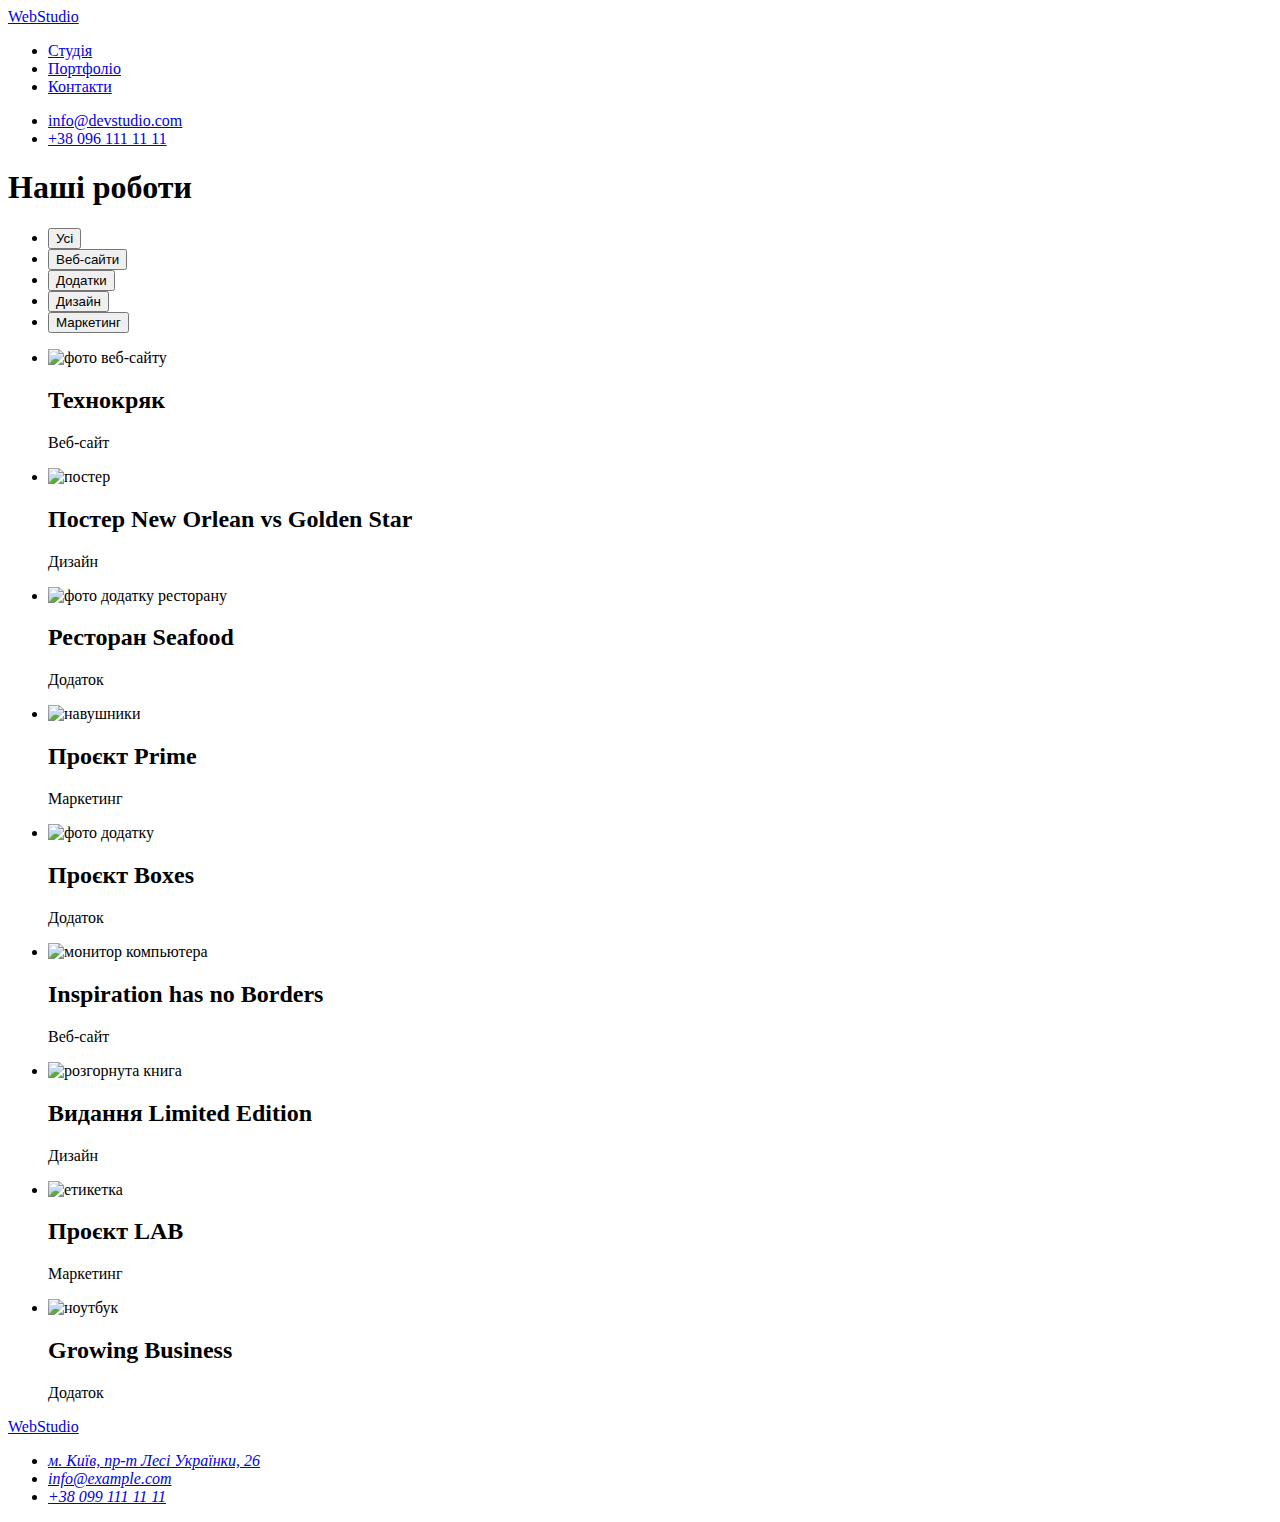
==== portfolio.html @ a265d085 "Add files via upload" ====
<!DOCTYPE html>
<html lang="uk">
<head>
    <meta charset="UTF-8">
    <meta http-equiv="X-UA-Compatible" content="IE=edge">
    <meta name="viewport" content="width=device-width, initial-scale=1.0">
    <title>Portfolio</title>
    <link rel="preconnect" href="https://fonts.googleapis.com">
    <link rel="preconnect" href="https://fonts.gstatic.com" crossorigin>
    <link href="https://fonts.googleapis.com/css2?family=Raleway:wght@700&family=Roboto:wght@400;500;700;900&display=swap" rel="stylesheet">
    <link rel="stylesheet" href="./css/styles.css">
</head>
<body>
    <header>
        <nav>
            <a href="./index.html" class="logo-link" lang="en">
                <span class="logo-span">Web</span>Studio
            </a>
            <ul class="site-nav list">
                <li> <a href="./index.html" class="link">Студія</a> </li>
                <li> <a href="#" class="link current">Портфоліо</a> </li>
                <li> <a href="#" class="link">Контакти</a> </li>
            </ul>
        </nav>
<ul class="site-nav list">
            <li><a href="mailo:info@devstudio.com" class="link">info@devstudio.com</a></li>
            <li><a href="tel:+380961111111" class="link"> +38 096 111 11 11</a></li>
        </ul>
      
    </header>

    <main>
        <section>
           <h1 class="visually-hidden">Наші роботи</h1> 
           <ul class="list">
            <li><button type="button" class="button primary">Усі</button></li>
            <li><button type="button" class="button">Веб-сайти</button></li>
            <li><button type="button" class="button">Додатки</button></li>  
            <li><button type="button" class="button">Дизайн</button></li>  
            <li><button type="button" class="button">Маркетинг</button></li>
           </ul>
           <ul class="list">
            <li>
                <img src="./images/web1.jpg" alt="фото веб-сайту" width="370">
                <h2 class="list-works">Технокряк</h2>
                <p class="list-text-work">Веб-сайт</p>
            </li>
              <li>
                <img src="./images/design1.jpg" alt="постер" width="370">
                <h2 class="list-works">Постер New Orlean vs Golden Star</h2>
                <p>Дизайн</p>
            </li>
              <li>
                <img src="./images/addition1.jpg" alt="фото додатку ресторану" width="370">
                <h2 class="list-works">Ресторан Seafood</h2>
                <p>Додаток</p>
            </li>
              <li>
                <img src="./images/marketing1.jpg" alt="навушники" width="370">
                <h2 class="list-works">Проєкт Prime</h2>
                <p>Маркетинг</p>
            </li>
              <li>
                <img src="./images/addition2.jpg" alt="фото додатку" width="370">
                <h2 class="list-works">Проєкт Boxes</h2>
                <p>Додаток</p>
            </li>
              <li>
                <img src="./images/web2.jpg" alt="монитор компьютера" width="370">
                <h2 class="list-works">Inspiration has no Borders</h2>
                <p>Веб-сайт</p>
            </li>
              <li>
                <img src="./images/design2.jpg" alt="розгорнута книга" width="370">
                <h2 class="list-works">Видання Limited Edition</h2>
                <p>Дизайн</p>
            </li>
              <li>
                <img src="./images/marketing2.jpg" alt="етикетка" width="370">
                <h2 class="list-works">Проєкт LAB</h2>
                <p>Маркетинг</p>
            </li>
              <li>
                <img src="./images/addition3.jpg" alt="ноутбук" width="370">
                <h2 class="list-works">Growing Business</h2>
                <p>Додаток</p>
            </li>
           </ul>
        </section>
    </main>
    <footer class="footer">
            <a href="./index.html" class="logo-link" lang="en">
                <span class="logo-text"><span class="logo-span">Web</span>Studio</span>
            </a>
            <address>
                <ul class="list">
                    <li>
                        <a href="https://goo.gl/maps/eBPXnMXbjHiN4jMv5" target="_blank" rel="noopener noreferrer nofollow" class="link-address mail-address">
                        м. Київ, пр-т Лесі Українки, 26</a>
                        
                    </li>
                    <li>
                        <a href="mailto:info@example.com" class="link-address link-address-active">info@example.com</a> 
                    </li>
                    <li>
                        <a href="tel:+380991111111" class="link-address link-address-active">+38 099 111 11 11</a>
                    </li>
                </ul>                                                    
            </address>
    </footer>
</body>
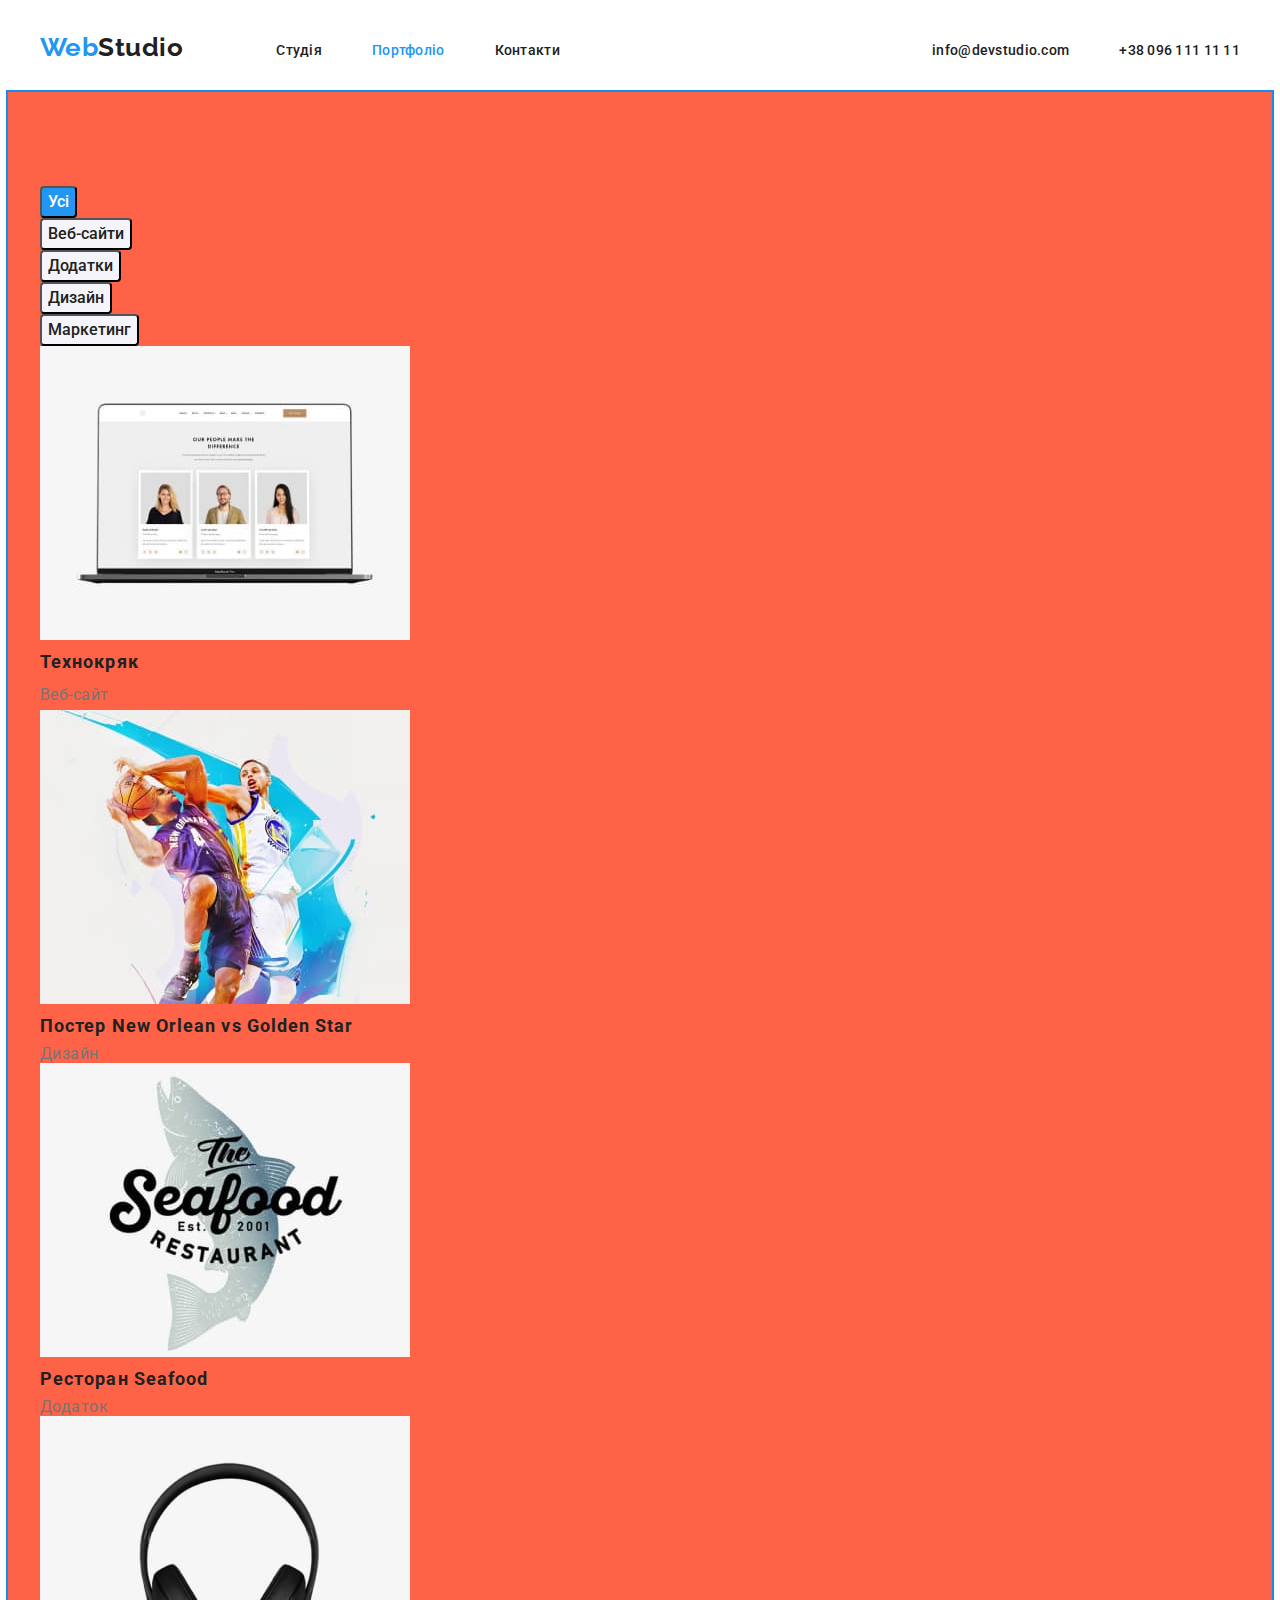
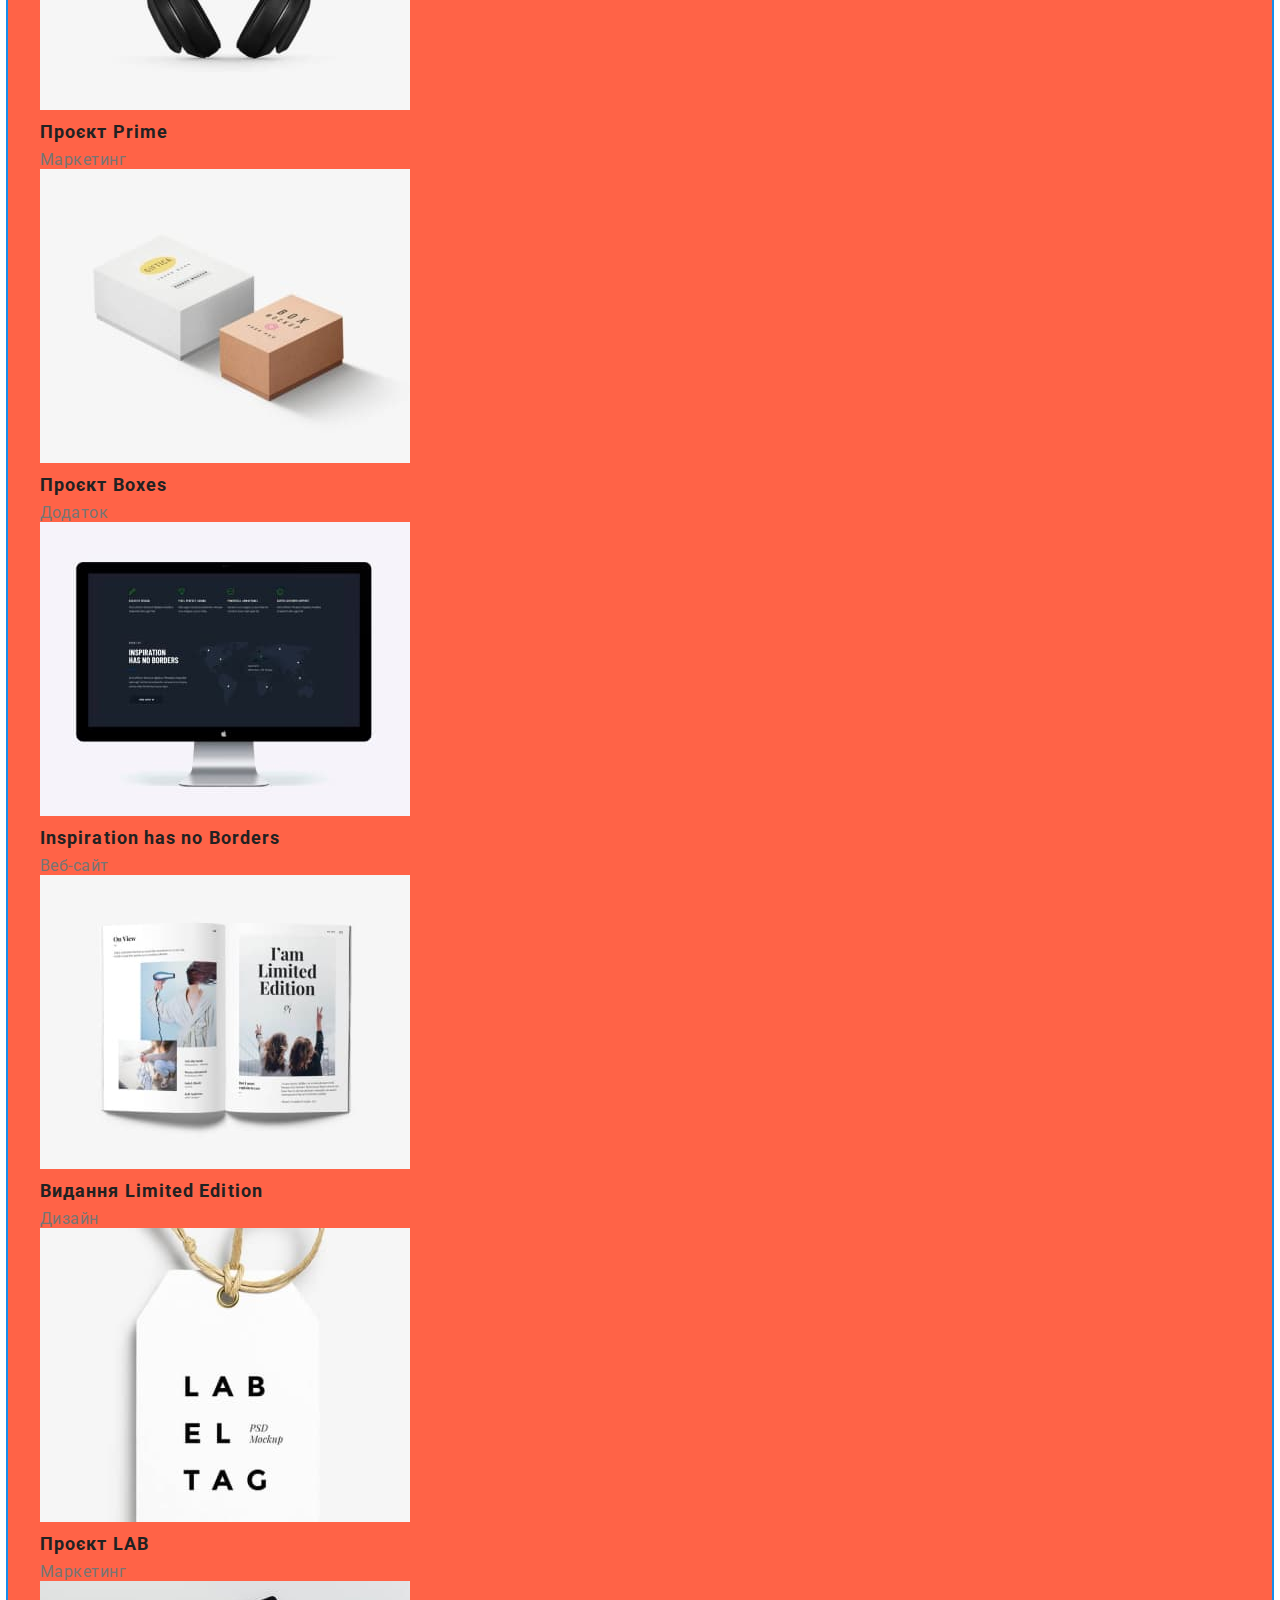
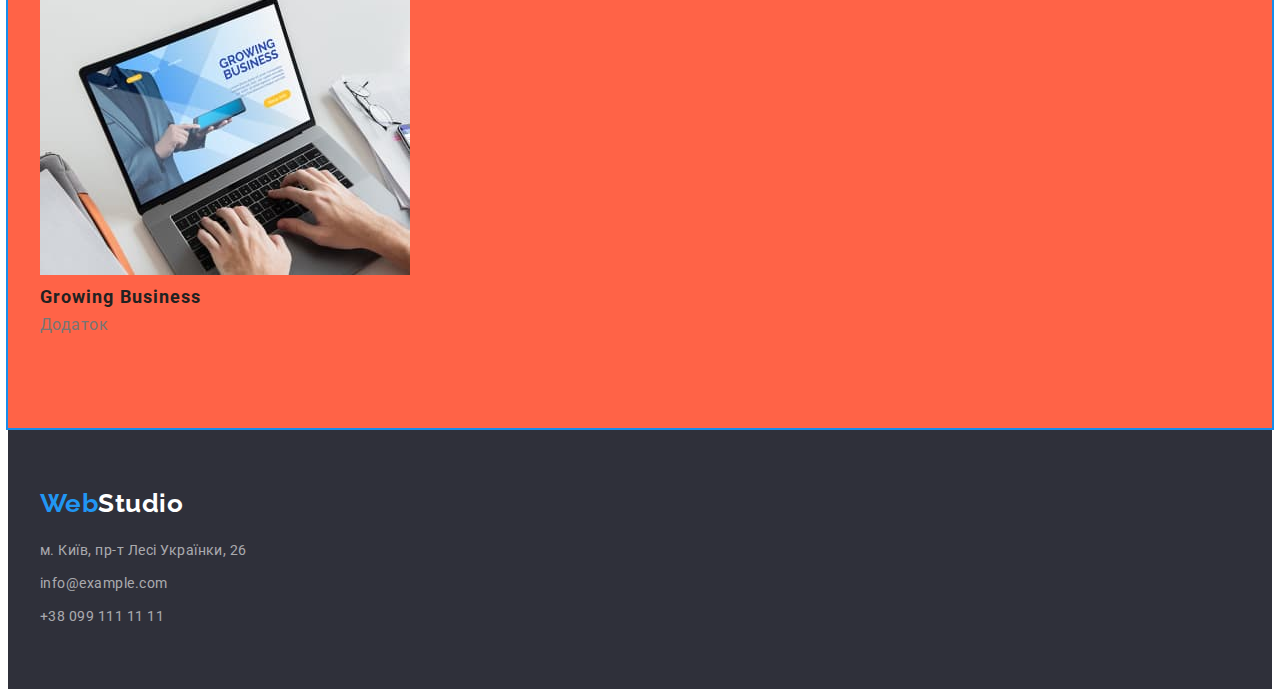
==== commit c63404a7: "fitst page-studio did" ====
--- a/portfolio.html
+++ b/portfolio.html
@@ -12,25 +12,27 @@
 </head>
 <body>
     <header>
-        <nav>
+        <div class="container main-nav">
+        <nav class="page-nav">
             <a href="./index.html" class="logo-link" lang="en">
                 <span class="logo-span">Web</span>Studio
             </a>
             <ul class="site-nav list">
-                <li> <a href="./index.html" class="link">Студія</a> </li>
-                <li> <a href="#" class="link current">Портфоліо</a> </li>
-                <li> <a href="#" class="link">Контакти</a> </li>
+                <li class="list-link"> <a href="./index.html" class="link">Студія</a> </li>
+                <li class="list-link"> <a href="#" class="link current">Портфоліо</a> </li>
+                <li class="list-link"> <a href="#" class="link">Контакти</a> </li>
             </ul>
         </nav>
-<ul class="site-nav list">
-            <li><a href="mailo:info@devstudio.com" class="link">info@devstudio.com</a></li>
-            <li><a href="tel:+380961111111" class="link"> +38 096 111 11 11</a></li>
+        <ul class="site-nav list">
+            <li class="list-link"><a href="mailo:info@devstudio.com" class="link">info@devstudio.com</a></li>
+            <li class="list-link"><a href="tel:+380961111111" class="link"> +38 096 111 11 11</a></li>
         </ul>
-      
+        </div>      
     </header>
 
     <main>
-        <section>
+        <section class="section scontrol">
+            <div class="container">
            <h1 class="visually-hidden">Наші роботи</h1> 
            <ul class="list">
             <li><button type="button" class="button primary">Усі</button></li>
@@ -86,27 +88,30 @@
                 <p>Додаток</p>
             </li>
            </ul>
+           </div>
         </section>
     </main>
     <footer class="footer">
+        <div class="container">
             <a href="./index.html" class="logo-link" lang="en">
                 <span class="logo-text"><span class="logo-span">Web</span>Studio</span>
             </a>
             <address>
-                <ul class="list">
-                    <li>
+                <ul class="list list-address">
+                    <li class="list-link-footer">
                         <a href="https://goo.gl/maps/eBPXnMXbjHiN4jMv5" target="_blank" rel="noopener noreferrer nofollow" class="link-address mail-address">
                         м. Київ, пр-т Лесі Українки, 26</a>
                         
                     </li>
-                    <li>
+                    <li class="list-link-footer">
                         <a href="mailto:info@example.com" class="link-address link-address-active">info@example.com</a> 
                     </li>
-                    <li>
+                    <li class="list-link-footer">
                         <a href="tel:+380991111111" class="link-address link-address-active">+38 099 111 11 11</a>
                     </li>
                 </ul>                                                    
             </address>
+        </div>    
     </footer>
 </body>
     --- a/css/styles.css
+++ b/css/styles.css
@@ -0,0 +1,340 @@
+:root{
+  --basic-text-color:#757575;
+  --title-text-color:#212121;
+  --secondary-text-color:#FFFFFF;
+  --accent-color:#2196F3;
+  --primary-bg-color:#FFFFFF;
+  --basic-background-color:#F5F5F5;
+  --secondary-background-color:#F5F4FA;
+  --accent-background-color:#2F303A;
+  --active-bg-color:#188CEB;
+
+  
+}
+
+  body{
+    font-family: 'Roboto', sans-serif;
+    letter-spacing: 0.03em;
+    color: var(--basic-text-color);
+    background:var(--primary-bg-color);
+  }
+
+  h1,
+  h2,
+  h3,
+  p,
+  ul{
+    margin-top: 0;
+    margin-bottom: 0;
+  }
+
+  ul{
+    padding: 0;
+  }
+
+  .scontrol{
+    background-color: tomato;
+    outline: 2px solid #188CEB;
+  }
+
+.container{
+  width: 1200px;
+  padding-right: 15px;
+  padding-left: 15px;
+  margin-right: auto;
+  margin-left: auto;
+}
+
+.section{
+  padding-top: 94px;
+  padding-bottom: 94px;
+}
+
+  .list{
+    list-style: none;
+
+  }
+
+/* Стилі заголовка  */
+
+  .logo-link{
+    padding-top: 24px;
+    padding-right: 93px;
+    padding-bottom: 25px;
+
+    font-family: 'Raleway',sans-serif;
+    font-weight: 700;
+    font-size: 26px;
+    line-height: 1.2;
+    color: var(--title-text-color); 
+    text-decoration: none;
+  } 
+
+  .logo-span{
+    color: var(--accent-color);
+  }
+  .main-nav{
+    display: flex;
+    justify-content: space-between;
+    align-items: center;
+    border-bottom: 1px solid #ECECEC;;
+    
+  }
+
+  .page-nav{
+    display: flex;
+  }
+
+  .site-nav{
+    display: flex;
+    align-items: center;
+  }
+  
+   .site-nav>.list-link:not(:last-child){
+    padding-right: 50px;
+  }
+
+  .list-link{
+    padding-top: 32px;
+    padding-bottom: 32px;
+  }
+
+  .site-nav .link{
+    font-weight: 500;
+    font-size: 14px;
+    line-height: 1.14;
+    letter-spacing: 0.02em;
+    color: var(--title-text-color); 
+    text-decoration: none;
+  } 
+
+  .site-nav .list-nav{
+    color: var(--basic-text-color); 
+  }
+
+  .site-nav .link:hover,
+  .site-nav .link:focus
+  {
+    color: var(--accent-color);
+  }
+
+  .site-nav .link.current{
+    color: var(--accent-color);
+  }
+
+  /* Стилі секцій */
+  .hero{
+    padding-top: 200px;
+    padding-bottom: 280px;
+    background-color: var(--accent-background-color);
+  } 
+
+  .title{   
+    width: 696px;
+    margin-right: auto;
+    margin-left: auto;
+    margin-bottom: 30px;
+
+    font-weight: 900;
+    font-size: 44px;
+    line-height: 1.36;
+    text-align: center;
+    letter-spacing: 0.06em;
+    text-transform: uppercase;
+    color: var(--secondary-text-color);
+  }
+
+  .title-button{
+    display: inline-block;
+    width: 216px;
+    height: 50px;
+    margin-right: auto;
+    margin-left: auto;
+    border: 0;
+
+    font-family: inherit;
+    font-weight: 700;
+    font-size: 16px;
+    line-height: 1.9;
+    display: flex;
+    align-items: center;
+    text-align: center;
+    letter-spacing: 0.06em;
+    color: var(--secondary-text-color);
+    background: var(--accent-color);
+    box-shadow: 0px 4px 4px rgba(0, 0, 0, 0.15);
+    border-radius: 4px;
+    cursor: pointer; 
+  }
+
+  .text-button{
+    margin-right: auto;
+    margin-left: auto; 
+  }
+
+  .title-button:hover,
+  .title-button:focus{
+   background: var(--active-bg-color); 
+  }
+
+  /* Секція Особливості */
+  .visually-hidden {
+    position: absolute;
+    white-space: nowrap;
+    width: 1px;
+    height: 1px;
+    overflow: hidden;
+    border: 0;
+    padding: 0;
+    clip: rect(0 0 0 0);
+    clip-path: inset(50%);
+    margin: -1px;
+  }
+
+  .list-do{
+    display: flex;
+    justify-content: space-between;
+  }
+
+  .list-feature:not(:last-child){
+    margin-right: 30px;
+  }
+  .list-feature{
+    min-width: 270px;
+}
+ .list-title{
+    margin-bottom: 10px;
+    font-weight: 700;
+    font-size: 14px;
+    line-height: 1.14;
+    text-transform: uppercase;
+    color: var(--title-text-color);
+}
+
+.list-text{
+  font-size: 14px;
+  line-height: 1.71;
+}
+
+/* Секція Чим займаємося */
+.section-do{
+  padding-top: 0;
+}
+ .section-title{
+  margin-bottom: 50px;
+  font-weight: 700;
+  font-size: 36px;
+  line-height: 1.17;
+  text-align: center;
+  color: var(--title-text-color);
+}
+
+.list-photo:not(:last-child){
+  margin-right: 50px;
+  max-width: 370px;
+  }
+
+/* Секція Наша команда */
+  .section-team{
+  background: var(--secondary-background-color);
+  }
+
+  .list-team{
+  background:var(--primary-bg-color);  
+  }
+
+  .list-team:not(:last-child){
+    margin-right: 30px;
+    max-width: 270px;
+  }
+
+ .list-title-team{
+    font-weight: 500;
+    font-size: 16px;
+    line-height: 1.9;
+    text-align: center;
+    color: var(--title-text-color);
+}
+
+.list-text-team{
+  font-size: 16px;
+  line-height: 1.9;
+  text-align: center;
+}
+  /* Стилі Наші роботи Портфоліо  */
+
+  .button{
+    font-family: inherit;
+    font-weight: 500;
+    font-size: 16px;
+    line-height: 1.62;
+    text-align: center;
+    color: var(--title-text-color) ;
+    background: var(--secondary-background-color);
+    border-radius: 4px;
+    cursor: pointer;
+  }
+
+    .button.primary{
+    color:var(--secondary-text-color);
+    background: var(--accent-color);   
+    }
+    
+    .button:hover,
+    .button:focus{
+    color:var(--secondary-text-color);
+    background: var(--accent-color);
+    box-shadow: 0px 3px 1px rgba(0, 0, 0, 0.1), 0px 1px 2px rgba(0, 0, 0, 0.08), 0px 2px 2px rgba(0, 0, 0, 0.12);
+    border-radius: 4px;
+  } 
+
+  .list-works{
+    font-weight: 700;
+    font-size: 18px;
+    line-height: 2;
+    letter-spacing: 0.06em;
+    color: var(--title-text-color);
+  }
+
+  .list-text-work{
+  font-size: 16px;
+  line-height: 1.88;
+  }
+
+  /* Стилі футера  */
+  .footer{
+    background-color: var(--accent-background-color);
+  }
+
+  .logo-link>.logo-text{
+    display: inline-block;
+    padding-top: 60px;
+    margin-bottom: 20px;
+  }
+
+ .list-address{
+  padding-bottom: 60px;
+  }
+
+  .logo-link>.logo-text,
+  .mail-address
+  {
+    color: var(--secondary-text-color);
+  } 
+
+  .link-address{
+    font-style: normal;
+    font-size: 14px;
+    line-height: 1.71;
+    color: rgba(255 255 255 / .6);
+    text-decoration: none;
+  }
+
+   .list-link-footer:not(:last-child){
+    margin-bottom: 9px;
+  }
+
+  .link-address-active:hover,
+  .link-address-active:focus{
+    color: var(--accent-color);
+}
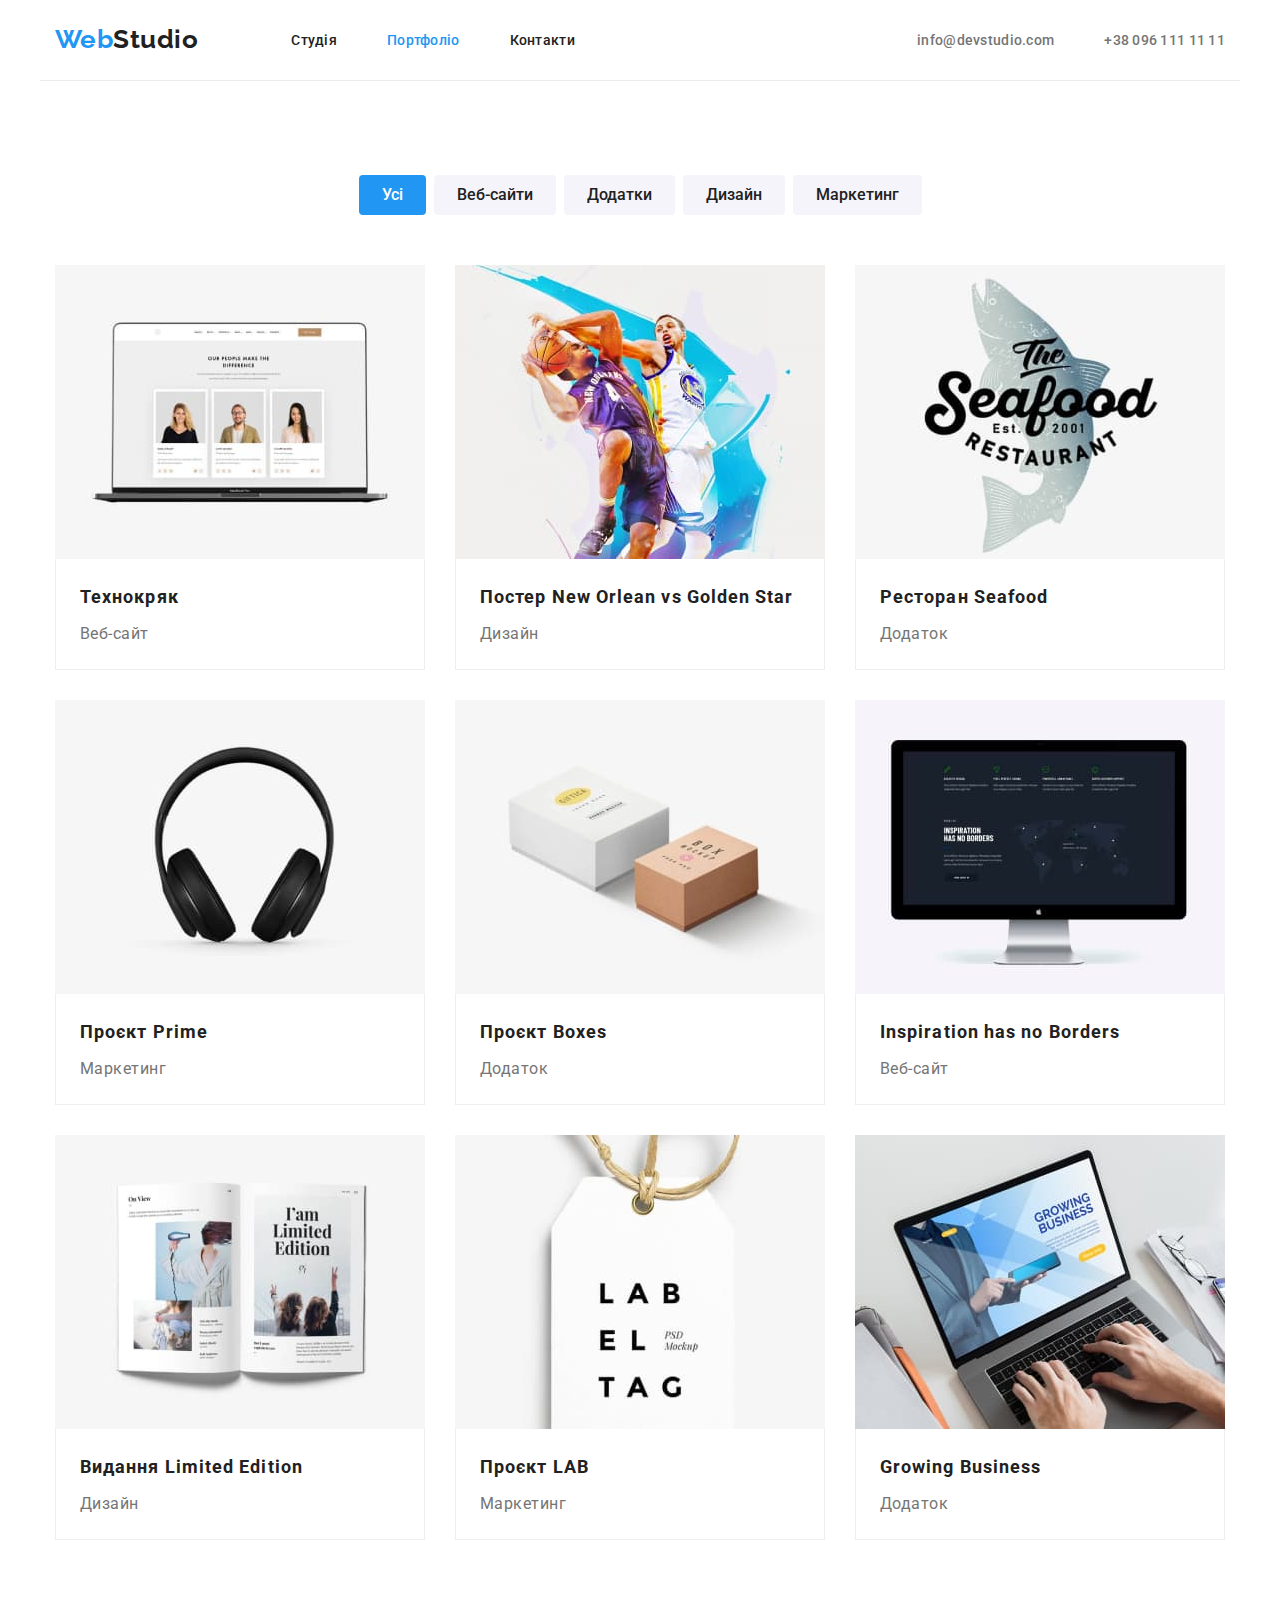
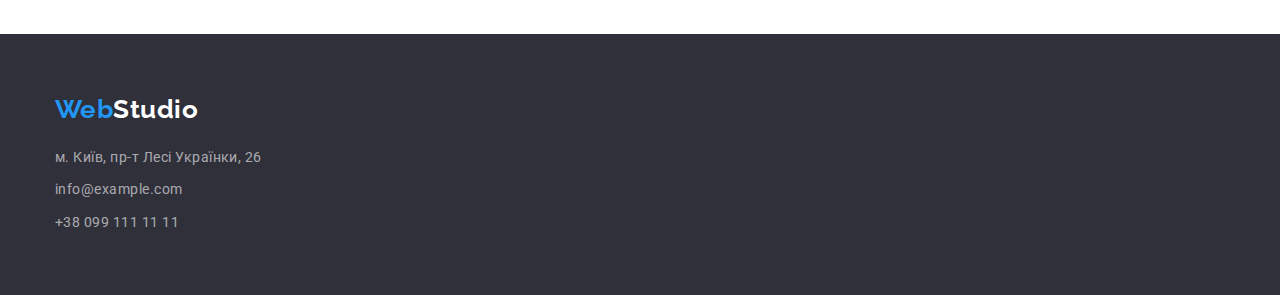
==== commit bce8d5b5: "22_41saturday" ====
--- a/portfolio.html
+++ b/portfolio.html
@@ -8,6 +8,7 @@
     <link rel="preconnect" href="https://fonts.googleapis.com">
     <link rel="preconnect" href="https://fonts.gstatic.com" crossorigin>
     <link href="https://fonts.googleapis.com/css2?family=Raleway:wght@700&family=Roboto:wght@400;500;700;900&display=swap" rel="stylesheet">
+    <link rel="stylesheet" href="https://cdn.jsdelivr.net/npm/modern-normalize@1.1.0/modern-normalize.min.css">
     <link rel="stylesheet" href="./css/styles.css">
 </head>
 <body>
@@ -24,68 +25,104 @@
             </ul>
         </nav>
         <ul class="site-nav list">
-            <li class="list-link"><a href="mailo:info@devstudio.com" class="link">info@devstudio.com</a></li>
-            <li class="list-link"><a href="tel:+380961111111" class="link"> +38 096 111 11 11</a></li>
+            <li class="list-link"><a href="mailo:info@devstudio.com" class="link list-nav">info@devstudio.com</a></li>
+            <li class="list-link"><a href="tel:+380961111111" class="link list-nav"> +38 096 111 11 11</a></li>
         </ul>
         </div>      
     </header>
 
     <main>
-        <section class="section scontrol">
+        <section class="section">
             <div class="container">
            <h1 class="visually-hidden">Наші роботи</h1> 
-           <ul class="list">
-            <li><button type="button" class="button primary">Усі</button></li>
-            <li><button type="button" class="button">Веб-сайти</button></li>
-            <li><button type="button" class="button">Додатки</button></li>  
-            <li><button type="button" class="button">Дизайн</button></li>  
-            <li><button type="button" class="button">Маркетинг</button></li>
+           <ul class="list list-btn">
+            <li class="list-btn-filter"><button type="button" class="button primary">Усі</button></li>
+            <li class="list-btn-filter"><button type="button" class="button">Веб-сайти</button></li>
+            <li class="list-btn-filter"><button type="button" class="button">Додатки</button></li>  
+            <li class="list-btn-filter"><button type="button" class="button">Дизайн</button></li>  
+            <li class="list-btn-filter"><button type="button" class="button">Маркетинг</button></li>
            </ul>
-           <ul class="list">
+           <ul class="list case-cards">
             <li>
-                <img src="./images/web1.jpg" alt="фото веб-сайту" width="370">
-                <h2 class="list-works">Технокряк</h2>
-                <p class="list-text-work">Веб-сайт</p>
+                <div class="card">
+                    <img src="./images/web1.jpg" alt="фото веб-сайту" width="370">
+                    <div class="card-sign">
+                        <h2 class="list-works">Технокряк</h2>
+                        <p class="list-text-work">Веб-сайт</p>
+                    </div>                    
+                </div>               
             </li>
               <li>
-                <img src="./images/design1.jpg" alt="постер" width="370">
-                <h2 class="list-works">Постер New Orlean vs Golden Star</h2>
-                <p>Дизайн</p>
+                <div class="card">
+                    <img src="./images/design1.jpg" alt="постер" width="370">
+                    <div class="card-sign">
+                        <h2 class="list-works">Постер New Orlean vs Golden Star</h2>
+                        <p class="list-text-work">Дизайн</p>
+                </div>
+                </div>                
             </li>
               <li>
-                <img src="./images/addition1.jpg" alt="фото додатку ресторану" width="370">
-                <h2 class="list-works">Ресторан Seafood</h2>
-                <p>Додаток</p>
+                <div class="card">
+                    <img src="./images/addition1.jpg" alt="фото додатку ресторану" width="370">
+                    <div class="card-sign">
+                        <h2 class="list-works">Ресторан Seafood</h2>
+                        <p class="list-text-work">Додаток</p>
+                    </div>                    
+                </div>                
             </li>
               <li>
-                <img src="./images/marketing1.jpg" alt="навушники" width="370">
-                <h2 class="list-works">Проєкт Prime</h2>
-                <p>Маркетинг</p>
+                <div class="card">
+                    <img src="./images/marketing1.jpg" alt="навушники" width="370">
+                    <div class="card-sign">
+                        <h2 class="list-works">Проєкт Prime</h2>
+                        <p class="list-text-work">Маркетинг</p>
+                    </div>                    
+                </div>                
             </li>
               <li>
-                <img src="./images/addition2.jpg" alt="фото додатку" width="370">
-                <h2 class="list-works">Проєкт Boxes</h2>
-                <p>Додаток</p>
+                <div class="card">
+                    <img src="./images/addition2.jpg" alt="фото додатку" width="370">
+                    <div class="card-sign">
+                        <h2 class="list-works">Проєкт Boxes</h2>
+                        <p class="list-text-work">Додаток</p>
+                    </div>                    
+                </div>                
             </li>
               <li>
-                <img src="./images/web2.jpg" alt="монитор компьютера" width="370">
-                <h2 class="list-works">Inspiration has no Borders</h2>
-                <p>Веб-сайт</p>
+                <div class="card">
+                    <img src="./images/web2.jpg" alt="монитор компьютера" width="370">
+                    <div class="card-sign">
+                        <h2 class="list-works">Inspiration has no Borders</h2>
+                        <p class="list-text-work">Веб-сайт</p>
+                    </div>                    
+                </div>                
             </li>
               <li>
-                <img src="./images/design2.jpg" alt="розгорнута книга" width="370">
-                <h2 class="list-works">Видання Limited Edition</h2>
-                <p>Дизайн</p>
+                <div class="card">
+                    <img src="./images/design2.jpg" alt="розгорнута книга" width="370">
+                    <div class="card-sign">
+                        <h2 class="list-works">Видання Limited Edition</h2>
+                        <p class="list-text-work">Дизайн</p>
+                    </div>                    
+                </div>                
             </li>
               <li>
-                <img src="./images/marketing2.jpg" alt="етикетка" width="370">
-                <h2 class="list-works">Проєкт LAB</h2>
-                <p>Маркетинг</p>
+                <div class="card">
+                    <img src="./images/marketing2.jpg" alt="етикетка" width="370">
+                    <div class="card-sign">
+                        <h2 class="list-works">Проєкт LAB</h2>
+                        <p class="list-text-work">Маркетинг</p>
+                    </div>                    
+                </div>                
             </li>
               <li>
-                <img src="./images/addition3.jpg" alt="ноутбук" width="370">
-                <h2 class="list-works">Growing Business</h2>
-                <p>Додаток</p>
+                <div class="card">
+                    <img src="./images/addition3.jpg" alt="ноутбук" width="370">
+                    <div class="card-sign">
+                        <h2 class="list-works">Growing Business</h2>
+                        <p class="list-text-work">Додаток</p>
+                    </div>                    
+                </div>                
             </li>
            </ul>
            </div>
--- a/css/styles.css
+++ b/css/styles.css
@@ -32,12 +32,13 @@
     padding: 0;
   }
 
-  .scontrol{
-    background-color: tomato;
-    outline: 2px solid #188CEB;
-  }
-
-.container{
+  img {
+    display: block;
+    max-width: 100%;
+    height: auto;
+}
+
+ .container{
   width: 1200px;
   padding-right: 15px;
   padding-left: 15px;
@@ -94,12 +95,9 @@
     padding-right: 50px;
   }
 
-  .list-link{
+   .site-nav .link{
     padding-top: 32px;
     padding-bottom: 32px;
-  }
-
-  .site-nav .link{
     font-weight: 500;
     font-size: 14px;
     line-height: 1.14;
@@ -249,6 +247,8 @@
   }
 
  .list-title-team{
+    margin-top: 30px;
+    margin-bottom: 10px;
     font-weight: 500;
     font-size: 16px;
     line-height: 1.9;
@@ -257,13 +257,38 @@
 }
 
 .list-text-team{
+  padding-bottom: 30px;
   font-size: 16px;
   line-height: 1.9;
   text-align: center;
 }
+
+.list-card{
+  border: 1px solid transparent;
+  box-shadow: 0px 1px 3px rgba(0, 0, 0, 0.12), 0px 1px 1px rgba(0, 0, 0, 0.14), 0px 2px 1px rgba(0, 0, 0, 0.2);
+  border-radius: 0px 0px 4px 4px;
+}
+
   /* Стилі Наші роботи Портфоліо  */
+  .list-btn{
+    display: flex;
+    justify-content: center;
+    align-items: center;
+    margin-bottom: 50px;
+  }
+
+  .list-btn-filter:not(:last-child){
+    padding-right: 8px;
+  }
 
   .button{
+    padding-top: 6px;
+    padding-right: 22px;
+    padding-bottom: 6px;
+    padding-left: 22px;
+    border: 1px solid transparent;
+    border-radius: 4px;
+
     font-family: inherit;
     font-weight: 500;
     font-size: 16px;
@@ -271,7 +296,7 @@
     text-align: center;
     color: var(--title-text-color) ;
     background: var(--secondary-background-color);
-    border-radius: 4px;
+    
     cursor: pointer;
   }
 
@@ -287,8 +312,30 @@
     box-shadow: 0px 3px 1px rgba(0, 0, 0, 0.1), 0px 1px 2px rgba(0, 0, 0, 0.08), 0px 2px 2px rgba(0, 0, 0, 0.12);
     border-radius: 4px;
   } 
+  .case-cards{
+    display: flex;
+    flex-wrap: wrap;
+    justify-content: space-between;
+    gap:30px;
+  }
+
+  .card{
+    max-width: 370px;
+    flex-basis: calc((100% - 60px)/3);   
+  }
+
+  .card-sign{
+    padding-right: 24px;
+    padding-left: 24px;
+    padding-top: 20px;
+    padding-bottom: 20px;
+    border: 1px solid #EEEEEE;
+    border-top: 0;
+    background: var(--primary-bg-color);
+  }
 
   .list-works{
+    margin-bottom: 4px;
     font-weight: 700;
     font-size: 18px;
     line-height: 2;
@@ -297,8 +344,9 @@
   }
 
   .list-text-work{
-  font-size: 16px;
-  line-height: 1.88;
+    font-size: 16px;
+    line-height: 1.88;
+    letter-spacing: 0.03em;
   }
 
   /* Стилі футера  */
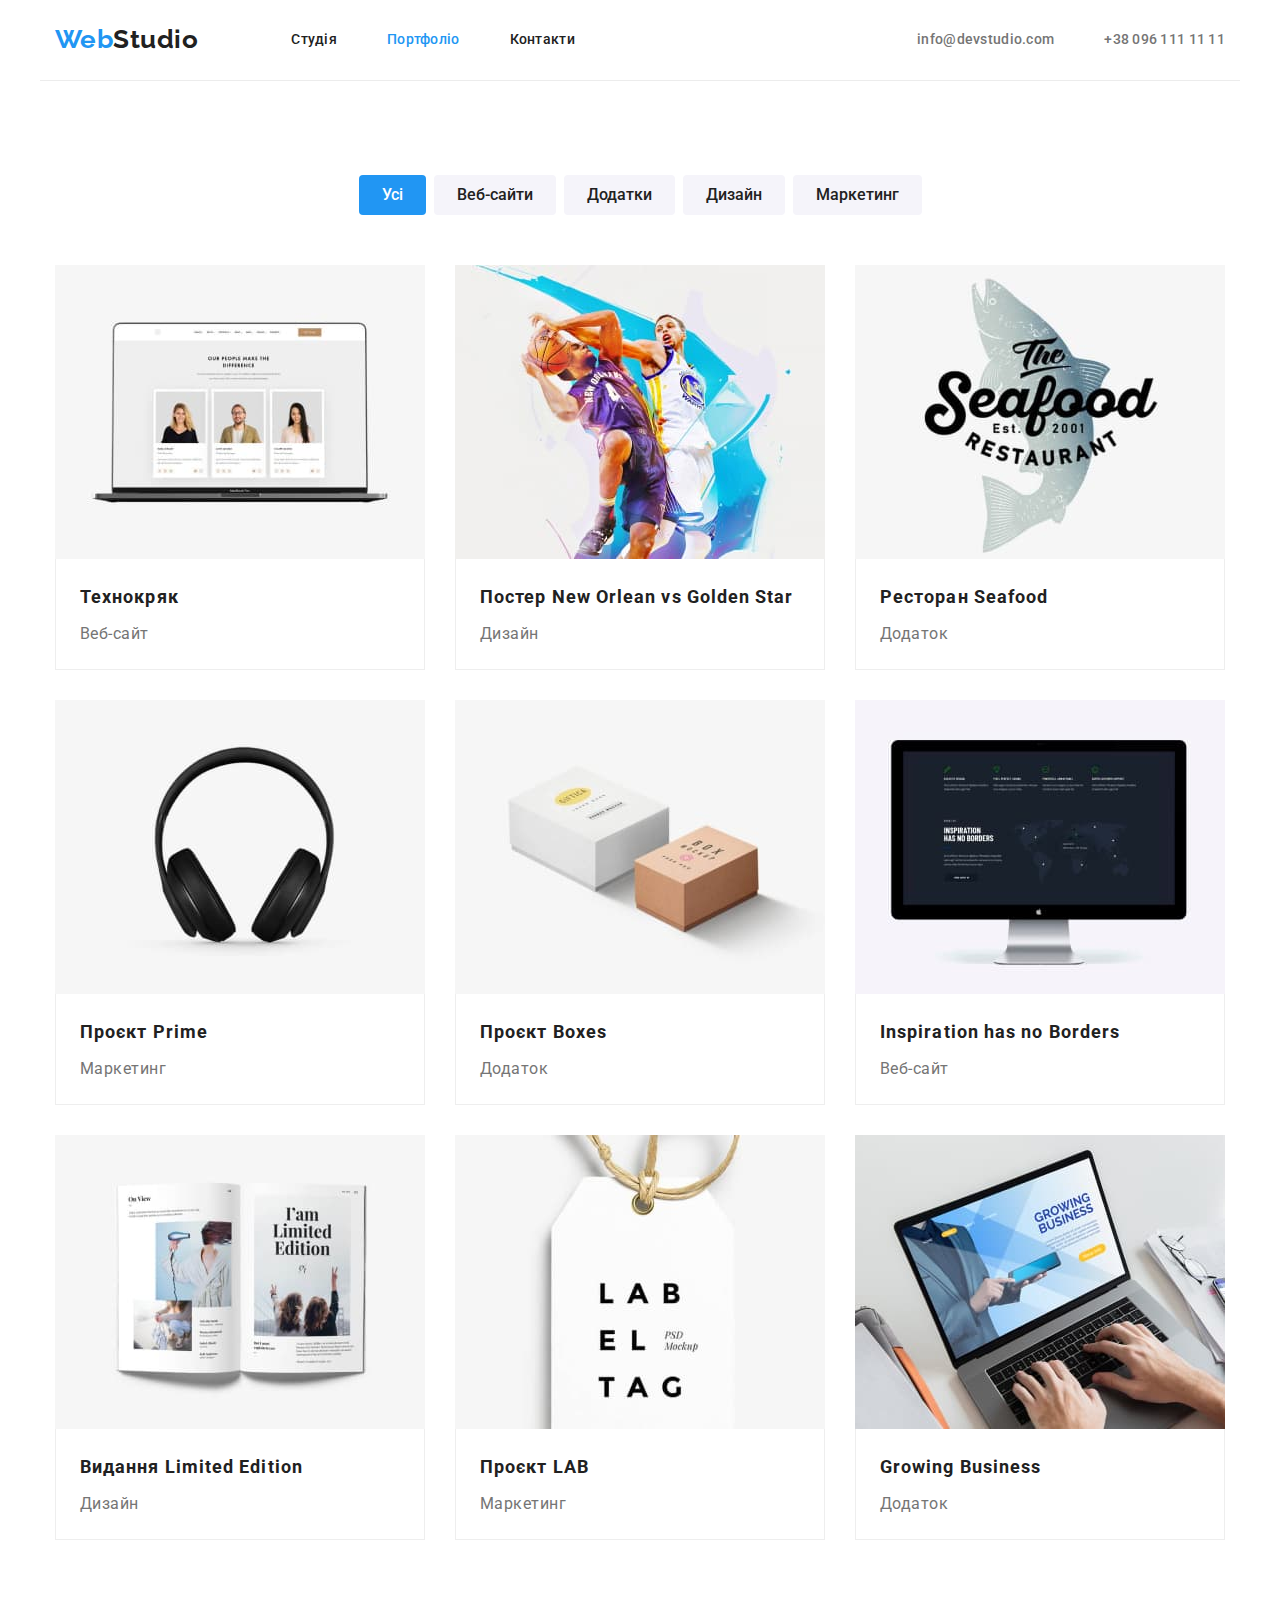
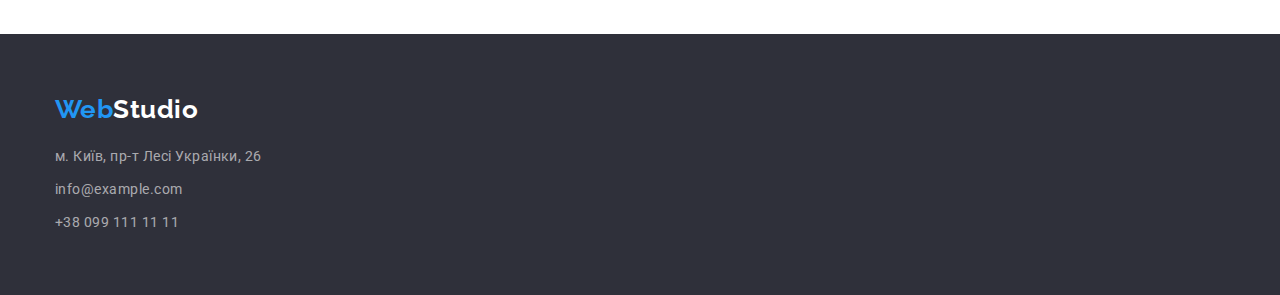
==== commit 8978a09d: "fixes after" ====
--- a/portfolio.html
+++ b/portfolio.html
@@ -15,7 +15,7 @@
     <header>
         <div class="container main-nav">
         <nav class="page-nav">
-            <a href="./index.html" class="logo-link" lang="en">
+            <a href="./index.html" class="logo-link logo-header" lang="en">
                 <span class="logo-span">Web</span>Studio
             </a>
             <ul class="site-nav list">
@@ -43,86 +43,68 @@
             <li class="list-btn-filter"><button type="button" class="button">Маркетинг</button></li>
            </ul>
            <ul class="list case-cards">
-            <li>
-                <div class="card">
+            <li class="card">
                     <img src="./images/web1.jpg" alt="фото веб-сайту" width="370">
                     <div class="card-sign">
                         <h2 class="list-works">Технокряк</h2>
                         <p class="list-text-work">Веб-сайт</p>
                     </div>                    
-                </div>               
             </li>
-              <li>
-                <div class="card">
+              <li class="card">
                     <img src="./images/design1.jpg" alt="постер" width="370">
                     <div class="card-sign">
                         <h2 class="list-works">Постер New Orlean vs Golden Star</h2>
                         <p class="list-text-work">Дизайн</p>
-                </div>
-                </div>                
+                    </div>
             </li>
-              <li>
-                <div class="card">
+              <li class="card">
                     <img src="./images/addition1.jpg" alt="фото додатку ресторану" width="370">
                     <div class="card-sign">
                         <h2 class="list-works">Ресторан Seafood</h2>
                         <p class="list-text-work">Додаток</p>
                     </div>                    
-                </div>                
             </li>
-              <li>
-                <div class="card">
+              <li class="card">
                     <img src="./images/marketing1.jpg" alt="навушники" width="370">
                     <div class="card-sign">
                         <h2 class="list-works">Проєкт Prime</h2>
                         <p class="list-text-work">Маркетинг</p>
                     </div>                    
-                </div>                
             </li>
-              <li>
-                <div class="card">
+              <li class="card">
                     <img src="./images/addition2.jpg" alt="фото додатку" width="370">
                     <div class="card-sign">
                         <h2 class="list-works">Проєкт Boxes</h2>
                         <p class="list-text-work">Додаток</p>
                     </div>                    
-                </div>                
             </li>
-              <li>
-                <div class="card">
+              <li class="card">
                     <img src="./images/web2.jpg" alt="монитор компьютера" width="370">
                     <div class="card-sign">
                         <h2 class="list-works">Inspiration has no Borders</h2>
                         <p class="list-text-work">Веб-сайт</p>
                     </div>                    
-                </div>                
             </li>
-              <li>
-                <div class="card">
+              <li class="card">
                     <img src="./images/design2.jpg" alt="розгорнута книга" width="370">
                     <div class="card-sign">
                         <h2 class="list-works">Видання Limited Edition</h2>
                         <p class="list-text-work">Дизайн</p>
                     </div>                    
-                </div>                
             </li>
-              <li>
-                <div class="card">
+              <li class="card">
                     <img src="./images/marketing2.jpg" alt="етикетка" width="370">
                     <div class="card-sign">
                         <h2 class="list-works">Проєкт LAB</h2>
                         <p class="list-text-work">Маркетинг</p>
                     </div>                    
-                </div>                
             </li>
-              <li>
-                <div class="card">
+              <li class="card">
                     <img src="./images/addition3.jpg" alt="ноутбук" width="370">
                     <div class="card-sign">
                         <h2 class="list-works">Growing Business</h2>
                         <p class="list-text-work">Додаток</p>
                     </div>                    
-                </div>                
             </li>
            </ul>
            </div>
@@ -130,11 +112,11 @@
     </main>
     <footer class="footer">
         <div class="container">
-            <a href="./index.html" class="logo-link" lang="en">
+            <a href="./index.html" class="logo-link logo-footer" lang="en">
                 <span class="logo-text"><span class="logo-span">Web</span>Studio</span>
             </a>
             <address>
-                <ul class="list list-address">
+                <ul class="list">
                     <li class="list-link-footer">
                         <a href="https://goo.gl/maps/eBPXnMXbjHiN4jMv5" target="_blank" rel="noopener noreferrer nofollow" class="link-address mail-address">
                         м. Київ, пр-т Лесі Українки, 26</a>
--- a/css/styles.css
+++ b/css/styles.css
@@ -58,16 +58,19 @@
 
 /* Стилі заголовка  */
 
-  .logo-link{
+  .logo-header{
     padding-top: 24px;
-    padding-right: 93px;
     padding-bottom: 25px;
-
+    margin-right: 93px;
+    color: var(--title-text-color); 
+  }
+
+  .logo-link{  
+    display: inline-block;
     font-family: 'Raleway',sans-serif;
     font-weight: 700;
     font-size: 26px;
     line-height: 1.2;
-    color: var(--title-text-color); 
     text-decoration: none;
   } 
 
@@ -92,10 +95,11 @@
   }
   
    .site-nav>.list-link:not(:last-child){
-    padding-right: 50px;
+    margin-right: 50px;
   }
 
    .site-nav .link{
+    display: inline-block;
     padding-top: 32px;
     padding-bottom: 32px;
     font-weight: 500;
@@ -143,7 +147,9 @@
   }
 
   .title-button{
-    display: inline-block;
+    display: flex;
+    justify-content: center;
+    align-items: center;
     width: 216px;
     height: 50px;
     margin-right: auto;
@@ -154,8 +160,7 @@
     font-weight: 700;
     font-size: 16px;
     line-height: 1.9;
-    display: flex;
-    align-items: center;
+    
     text-align: center;
     letter-spacing: 0.06em;
     color: var(--secondary-text-color);
@@ -163,11 +168,6 @@
     box-shadow: 0px 4px 4px rgba(0, 0, 0, 0.15);
     border-radius: 4px;
     cursor: pointer; 
-  }
-
-  .text-button{
-    margin-right: auto;
-    margin-left: auto; 
   }
 
   .title-button:hover,
@@ -238,7 +238,9 @@
   }
 
   .list-team{
-  background:var(--primary-bg-color);  
+    background:var(--primary-bg-color);
+    box-shadow: 0px 1px 3px rgba(0, 0, 0, 0.12), 0px 1px 1px rgba(0, 0, 0, 0.14), 0px 2px 1px rgba(0, 0, 0, 0.2);
+    border-radius: 0px 0px 4px 4px;  
   }
 
   .list-team:not(:last-child){
@@ -246,8 +248,11 @@
     max-width: 270px;
   }
 
+  .list-name{
+    padding: 30px;
+  }
+
  .list-title-team{
-    margin-top: 30px;
     margin-bottom: 10px;
     font-weight: 500;
     font-size: 16px;
@@ -256,18 +261,11 @@
     color: var(--title-text-color);
 }
 
-.list-text-team{
-  padding-bottom: 30px;
-  font-size: 16px;
-  line-height: 1.9;
-  text-align: center;
-}
-
-.list-card{
-  border: 1px solid transparent;
-  box-shadow: 0px 1px 3px rgba(0, 0, 0, 0.12), 0px 1px 1px rgba(0, 0, 0, 0.14), 0px 2px 1px rgba(0, 0, 0, 0.2);
-  border-radius: 0px 0px 4px 4px;
-}
+  .list-text-team{
+    font-size: 16px;
+    line-height: 1.9;
+    text-align: center;
+  }
 
   /* Стилі Наші роботи Портфоліо  */
   .list-btn{
@@ -278,7 +276,7 @@
   }
 
   .list-btn-filter:not(:last-child){
-    padding-right: 8px;
+    margin-right: 8px;
   }
 
   .button{
@@ -350,18 +348,15 @@
   }
 
   /* Стилі футера  */
+
   .footer{
+    padding-top: 60px;
+    padding-bottom: 60px;
     background-color: var(--accent-background-color);
   }
 
-  .logo-link>.logo-text{
-    display: inline-block;
-    padding-top: 60px;
+  .logo-footer{
     margin-bottom: 20px;
-  }
-
- .list-address{
-  padding-bottom: 60px;
   }
 
   .logo-link>.logo-text,
@@ -371,6 +366,7 @@
   } 
 
   .link-address{
+    display:inline-block;
     font-style: normal;
     font-size: 14px;
     line-height: 1.71;
